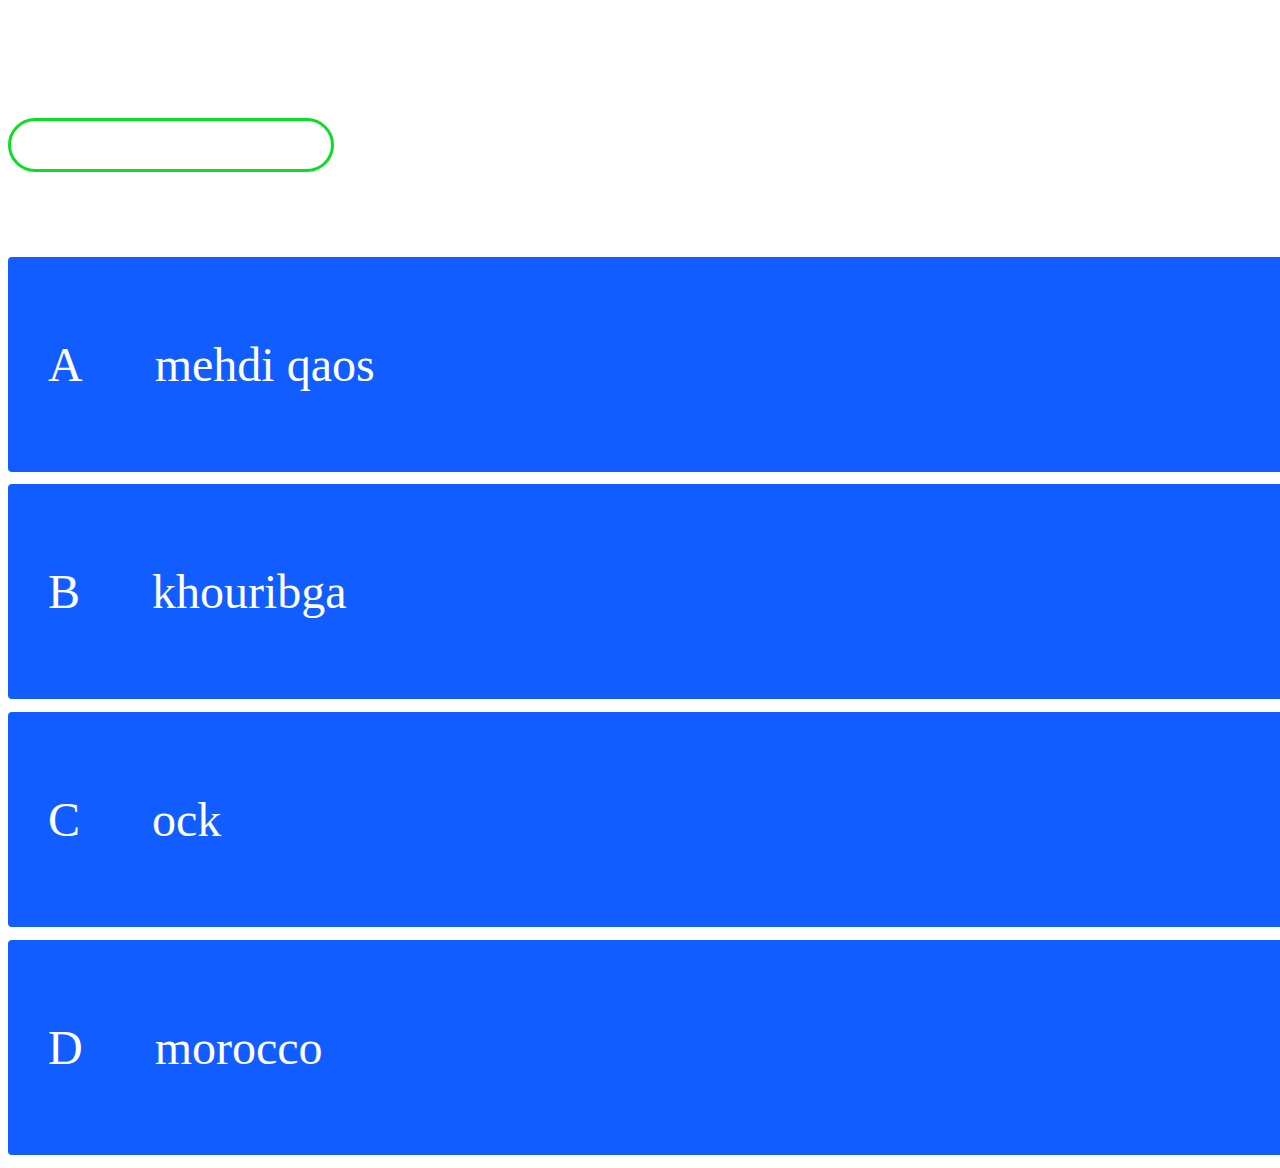
==== game.html @ 76dccf5c "modified css" ====
<!DOCTYPE html>
<html lang="en">
<head>
    <meta charset="UTF-8">
    <meta http-equiv="X-UA-Compatible" content="IE=edge">
    <meta name="viewport" content="width=device-width, initial-scale=1.0">
    <link rel="stylesheet" href="style.css">
    <style>
        body {
            color: #fff;
        }

        .choice-container {
            display: flex;
            width: 100%;
            min-width: 80rem;
            margin-bottom: 0.8rem;
            border-radius: 4px;
            background: rgb(18, 93, 255);
            font-size: 3rem;
        }

        .choice-container:hover {
            cursor: pointer;
            box-shadow: 0 0.4rem 1.4rem 0 rgba(6, 103, 247,0.5);
            transform: scale(1.02);
            transform: transform 100ms;
        }

        .choice-prefix {
            padding: 2rem 2.5rem;
            color: white;
        }

        .choice-text {
            padding: 2rem;
            width: 100%;
        }

        .correct {
            background: linear-gradient(32deg, rgba(11, 223, 36) 0%, rgb(41, 232, 111) 100%);
        }

        .incorrect {
            background: linear-gradient(32deg, rgba(230, 29, 29, 1) 0%, rgb(24, 11, 11, 1) 100%);
        }

        #quiz-info {
            display: flex;
            justify-content: space-between;
        }

        .quiz-info-prefix {
            font-size: 2.2rem;
        }

        #progressBar {
            width: 20rem;
            height: 3rem;
            border: 0.2rem solid rgb(11, 223, 36);
            margin-top: 2rem;
            border-radius: 50px;
            overflow: hidden;
        }

        #progressBarFull {
            height: 100%;
            width: 0%;
            background: rgb(11, 223, 36);
        }
    </style>
    <title>Quizz</title>
</head>
<body>
    <div class="container">
        <div id="quiz">
            <div id="quiz-info">
                <div class="quiz-info-item">
                    <p id="progressText" class="quiz-info-prefix">Question</p>
                    <div id="progressBar">
                        <div id="progressBarFull"></div>
                    </div>
                </div>
                <div class="quiz-info-item">
                    <p class="quiz-info-prefix">Score</p>
                    <h1 id="score">0</h1>
                </div>
            </div>
            <h1 id="question">What is the answer to this question?</h1>
            <div class="choice-container">
                <p class="choice-prefix">A</p>
                <p class="choice-text" data-number="1">Choice 1</p>
            </div>
            <div class="choice-container">
                <p class="choice-prefix">B</p>
                <p class="choice-text" data-number="2">Choice 2</p>
            </div>
            <div class="choice-container">
                <p class="choice-prefix">C</p>
                <p class="choice-text" data-number="3">Choice 3</p>
            </div>
            <div class="choice-container">
                <p class="choice-prefix">D</p>
                <p class="choice-text" data-number="4">Choice 4</p>
            </div>
        </div>
    </div>
    <script src="game.js"></script>
</body>
</html>
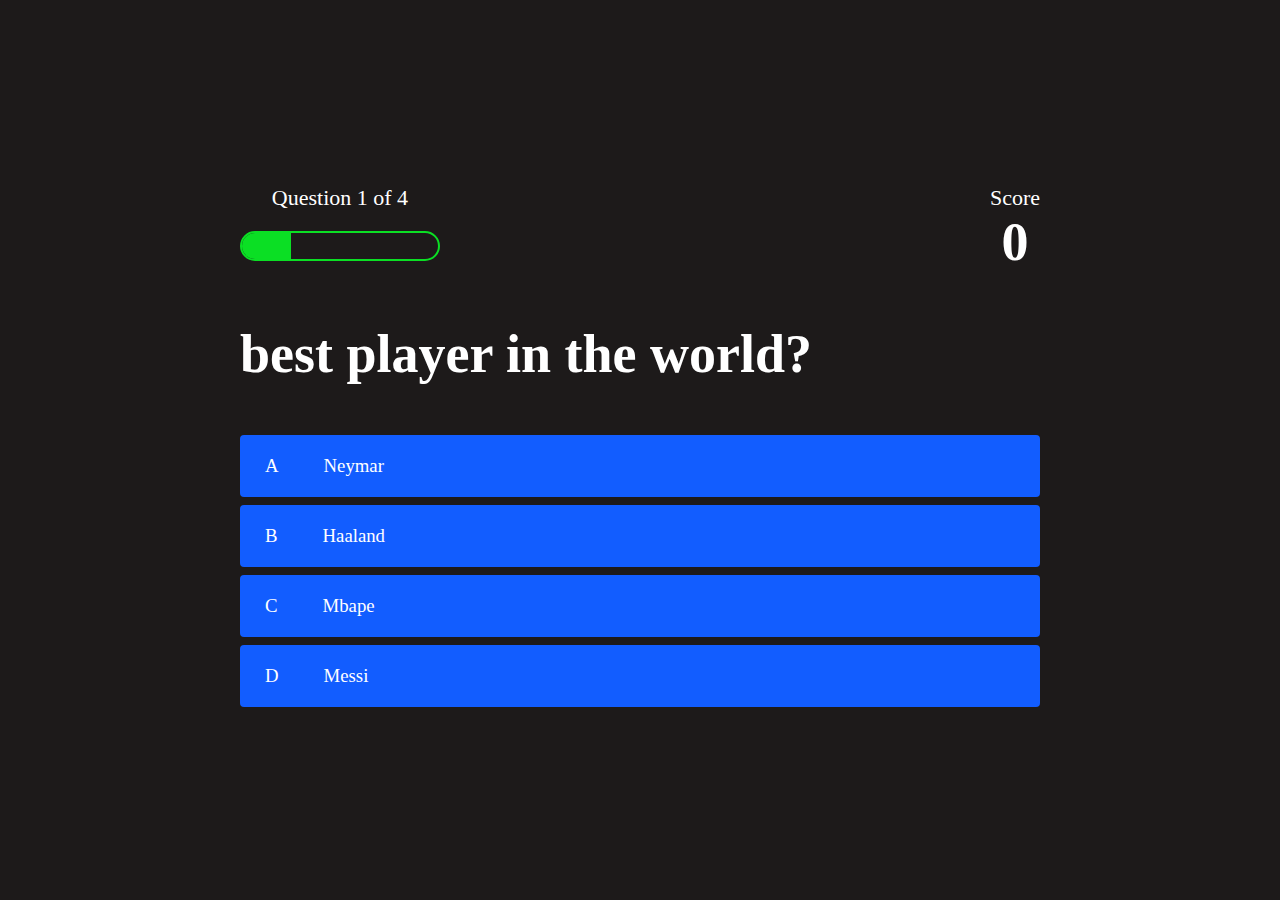
==== commit 29198da9: "working il reste les quiz php et d'utiliser SASS" ====
--- a/game.html
+++ b/game.html
@@ -4,76 +4,14 @@
     <meta charset="UTF-8">
     <meta http-equiv="X-UA-Compatible" content="IE=edge">
     <meta name="viewport" content="width=device-width, initial-scale=1.0">
-    <link rel="stylesheet" href="style.css">
-    <style>
-        body {
-            color: #fff;
-        }
-
-        .choice-container {
-            display: flex;
-            width: 100%;
-            min-width: 80rem;
-            margin-bottom: 0.8rem;
-            border-radius: 4px;
-            background: rgb(18, 93, 255);
-            font-size: 3rem;
-        }
-
-        .choice-container:hover {
-            cursor: pointer;
-            box-shadow: 0 0.4rem 1.4rem 0 rgba(6, 103, 247,0.5);
-            transform: scale(1.02);
-            transform: transform 100ms;
-        }
-
-        .choice-prefix {
-            padding: 2rem 2.5rem;
-            color: white;
-        }
-
-        .choice-text {
-            padding: 2rem;
-            width: 100%;
-        }
-
-        .correct {
-            background: linear-gradient(32deg, rgba(11, 223, 36) 0%, rgb(41, 232, 111) 100%);
-        }
-
-        .incorrect {
-            background: linear-gradient(32deg, rgba(230, 29, 29, 1) 0%, rgb(24, 11, 11, 1) 100%);
-        }
-
-        #quiz-info {
-            display: flex;
-            justify-content: space-between;
-        }
-
-        .quiz-info-prefix {
-            font-size: 2.2rem;
-        }
-
-        #progressBar {
-            width: 20rem;
-            height: 3rem;
-            border: 0.2rem solid rgb(11, 223, 36);
-            margin-top: 2rem;
-            border-radius: 50px;
-            overflow: hidden;
-        }
-
-        #progressBarFull {
-            height: 100%;
-            width: 0%;
-            background: rgb(11, 223, 36);
-        }
-    </style>
+    <link rel="stylesheet" href="styles/main.css">
+    <link rel="stylesheet" href="styles/quiz.css">
     <title>Quizz</title>
 </head>
 <body>
+    <script defer src="scripts/quiz.js"></script>
     <div class="container">
-        <div id="quiz">
+        <div id="quiz" class="justify-center flex-column">
             <div id="quiz-info">
                 <div class="quiz-info-item">
                     <p id="progressText" class="quiz-info-prefix">Question</p>
@@ -83,7 +21,7 @@
                 </div>
                 <div class="quiz-info-item">
                     <p class="quiz-info-prefix">Score</p>
-                    <h1 id="score">0</h1>
+                    <h1 class="quiz-info-main-text" id="score">0</h1>
                 </div>
             </div>
             <h1 id="question">What is the answer to this question?</h1>
@@ -105,6 +43,5 @@
             </div>
         </div>
     </div>
-    <script src="game.js"></script>
 </body>
-</html>+</html>
--- a/styles/main.css
+++ b/styles/main.css
@@ -0,0 +1,132 @@
+:root {
+    background-color: rgb(29, 26, 26);
+}
+
+* {
+    box-sizing: border-box;
+    margin: 0;
+    padding: 0;
+    font-size: 62.5%;
+}
+
+h1 {
+    font-size: 5.4rem;
+    color: white;
+    margin-bottom: 5rem;
+}
+
+h2 {
+    font-size: 4.2rem;
+    margin-bottom: 4rem;
+}
+
+.container {
+    width: 100vw;
+    height: 100vh;
+    display: flex;
+    justify-content: center;
+    align-items: center;
+    max-width: 80rem;
+    margin: 0 auto;
+    padding: 2rem;
+}
+
+.flex-column {
+    display: flex;
+    flex-direction: column;
+}
+
+.flex-center {
+    justify-content: center;
+    align-items: center;
+}
+
+.justify-center {
+    justify-content: center;
+}
+
+.text-center {
+    text-align: center;
+}
+
+.hidden {
+    display: none;
+}
+
+/* #home {
+    display: flex;
+    flex-direction: column;
+    text-align: center;
+} */
+
+.btn {
+    width: 30rem;
+    background-color: yellow;
+    font-size: 2.4rem;
+    text-decoration: none;
+    text-align: center;
+    padding: 2rem 0;
+    margin-bottom: 1rem;
+    border-radius: 4px;
+    color: rgb(28, 26, 26);
+    background: linear-gradient(90deg, rgb(18, 92, 255) 0%, rgb(0, 102, 255) 100%);
+}
+
+.btn:hover {
+    cursor: pointer;
+    box-shadow: 0 0.4rem 1.4rem 0 rgba(8, 114, 244, 0.6);
+    transition: transform 150ms;
+    transform: scale(1.02);
+}
+
+.btn[disabled]:hover {
+    cursor: not-allowed;
+    box-shadow: none;
+    transform: none;
+}
+
+#highscores-btn {
+    background: linear-gradient(90deg, rgb(255, 247, 9) 0%, rgb(240, 221, 6) 100%);
+}
+
+#highscores-btn:hover {
+    box-shadow: 0 0.4rem 1.4rem 0 rgba(255, 255, 0, 0.5);
+}
+
+/* end page */
+.end-form-container {
+    width: 100%;
+    display: flex;
+    flex-direction: column;
+    align-items: center;
+    max-width: 30rem;
+}
+
+input {
+    margin-bottom: 1rem;
+    width: 20rem;
+    padding: 1.5rem;
+    font-size: 1.8rem;
+    border: none;
+    box-shadow: 0 0.1rem 1.4rem 0 rgba(86, 185, 235, 0.5);
+}
+
+input::placeholder {
+    color: #aaa;
+}
+
+#username {
+    margin-bottom: 3rem;
+    width: 100%;
+    outline: none;
+}
+
+#end-text {
+    font-size: 2.4rem;
+    color: #fff;
+    text-align: center;
+}
+
+#saveScoreBtn {
+    border: none;
+}
--- a/styles/quiz.css
+++ b/styles/quiz.css
@@ -0,0 +1,73 @@
+body {
+    color: #fff;
+}
+
+.choice-container {
+    display: flex;
+    width: 100%;
+    min-width: 80rem;
+    margin-bottom: 0.8rem;
+    border-radius: 4px;
+    background: rgb(18, 93, 255);
+    font-size: 3rem;
+}
+
+.choice-container:hover {
+    cursor: pointer;
+    box-shadow: 0 0.4rem 1.4rem 0 rgba(6, 103, 247, 0.5);
+    transform: scale(1.02);
+    transform: transform 100ms;
+}
+
+.choice-prefix {
+    padding: 2rem 2.5rem;
+    color: white;
+}
+
+.choice-text {
+    padding: 2rem;
+    width: 100%;
+}
+
+.correct {
+    background: linear-gradient(32deg, rgba(11, 223, 36) 0%, rgb(41, 232, 111) 100%);
+}
+
+.incorrect {
+    background: linear-gradient(32deg, rgba(230, 29, 29, 1) 0%, rgb(24, 11, 11, 1) 100%);
+}
+
+#quiz-info {
+    display: flex;
+    justify-content: space-between;
+}
+
+.quiz-info-prefix {
+    text-align: center;
+    font-size: 2.2rem;
+}
+
+.quiz-info-main-text {
+    text-align: center;
+}
+
+#progressBar {
+    width: 20rem;
+    height: 3rem;
+    border: 0.2rem solid rgb(11, 223, 36);
+    margin-top: 2rem;
+    border-radius: 50px;
+    overflow: hidden;
+}
+
+#progressBarFull {
+    height: 100%;
+    width: 0%;
+    background: rgb(11, 223, 36);
+}
+
+@media screen and (max-width: 768px) {
+    .choice-container {
+        min-width: 40rem;
+    }
+}